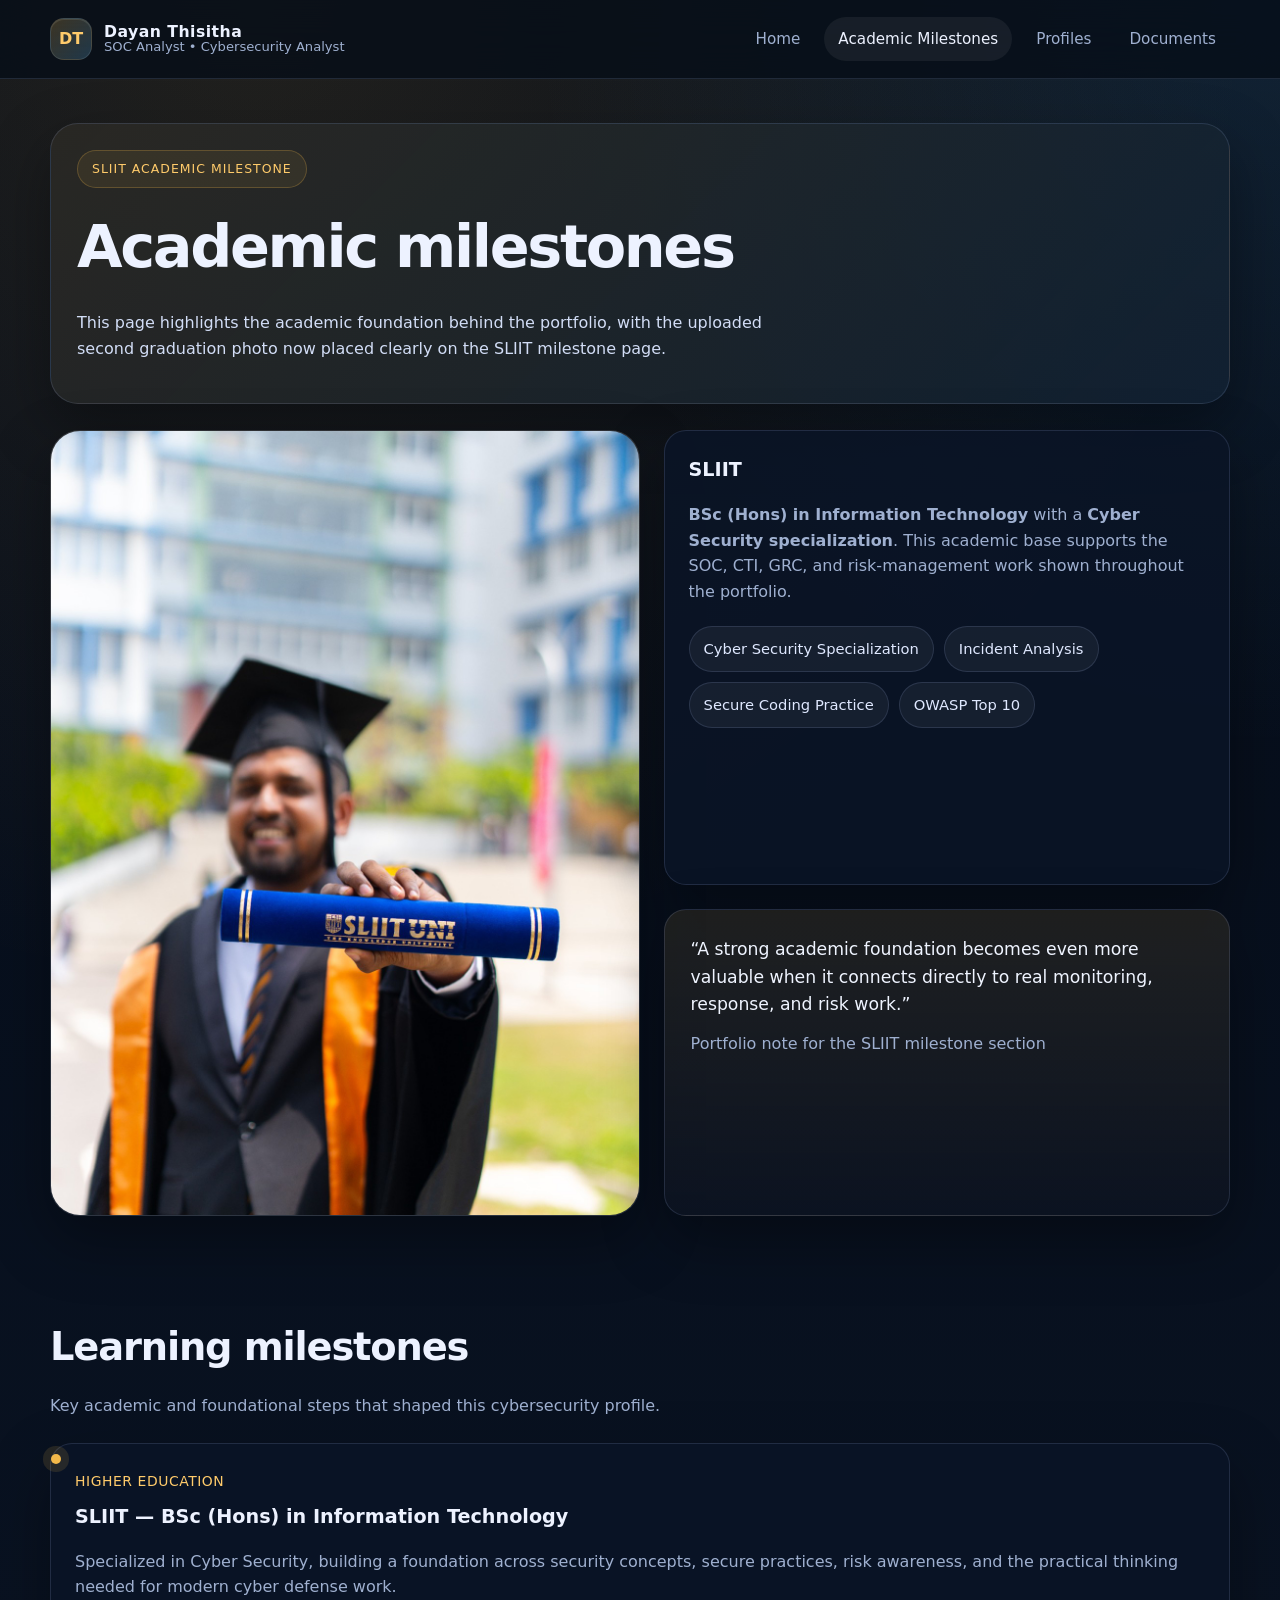
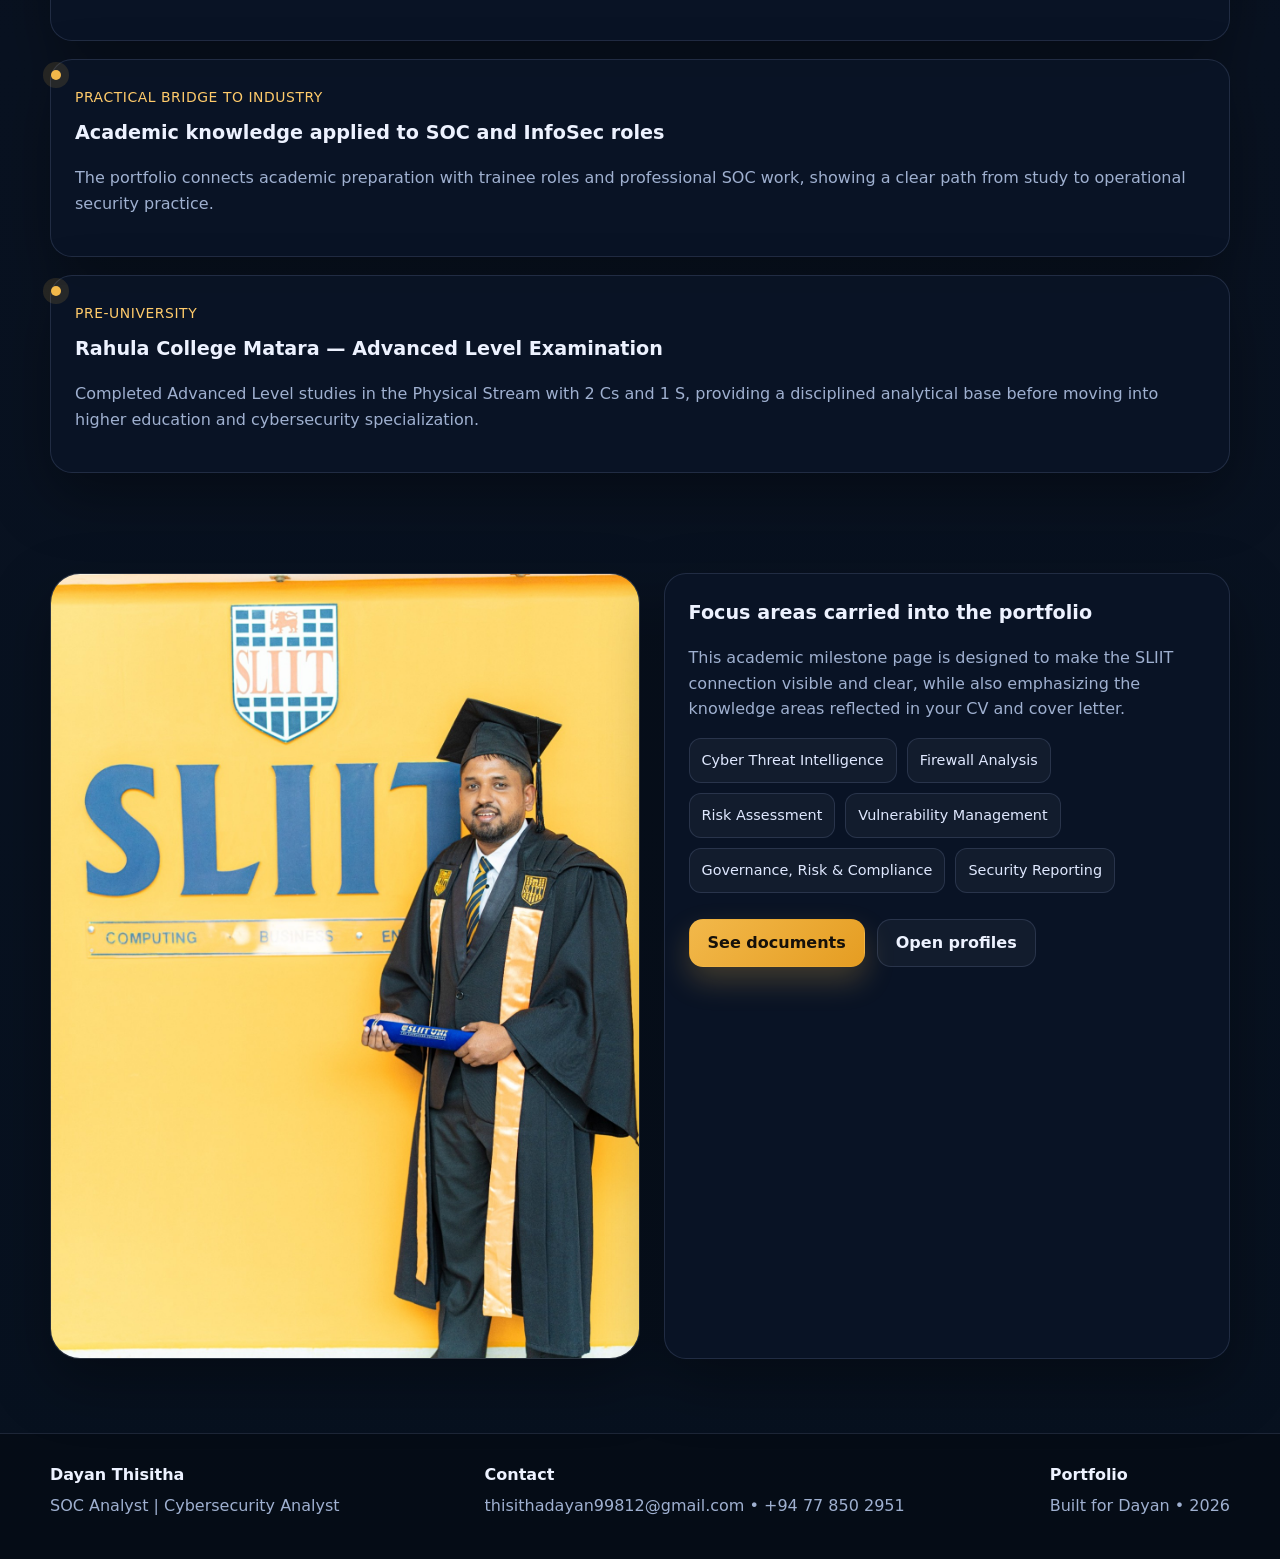
==== academic-milestones.html @ 26781df1 "Add files via upload" ====
<!DOCTYPE html>
<html lang="en">
<head>
  <meta charset="UTF-8">
  <meta name="viewport" content="width=device-width, initial-scale=1.0">
  <title>Academic Milestones | Dayan Thisitha</title>
  <meta name="description" content="Academic milestones of Dayan Thisitha.">
  <link rel="stylesheet" href="style.css">
</head>
<body>
  
<header class="site-header">
  <div class="navbar">
    <a class="brand" href="index.html" aria-label="Dayan Thisitha home page">
      <div class="brand-mark">DT</div>
      <div class="brand-copy">
        <strong>Dayan Thisitha</strong>
        <span>SOC Analyst • Cybersecurity Analyst</span>
      </div>
    </a>
    <button class="nav-toggle" type="button" aria-label="Toggle navigation">☰</button>
    <nav class="nav-links" aria-label="Primary navigation">
          <a class="" href="index.html">Home</a>
          <a class="active" href="academic-milestones.html">Academic Milestones</a>
          <a class="" href="profiles.html">Profiles</a>
          <a class="" href="documents.html">Documents</a>
    </nav>
  </div>
</header>


  <main>
    <section class="page-banner">
      <div class="container banner-card" data-reveal>
        <span class="eyebrow">SLIIT academic milestone</span>
        <h1>Academic milestones</h1>
        <p>This page highlights the academic foundation behind the portfolio, with the uploaded second graduation photo now placed clearly on the SLIIT milestone page.</p>
      </div>
    </section>

    <section class="section">
      <div class="container gallery">
        <div class="image-frame" data-reveal>
          <img src="assets/images/academic-focus.jpg" alt="Dayan Thisitha presenting a SLIIT diploma during graduation.">
        </div>
        <div class="grid" style="gap:24px;">
          <article class="callout" data-reveal>
            <h3>SLIIT</h3>
            <p><strong>BSc (Hons) in Information Technology</strong> with a <strong>Cyber Security specialization</strong>. This academic base supports the SOC, CTI, GRC, and risk-management work shown throughout the portfolio.</p>
            <div class="tag-list">
              <span class="tag">Cyber Security Specialization</span>
              <span class="tag">Incident Analysis</span>
              <span class="tag">Secure Coding Practice</span>
              <span class="tag">OWASP Top 10</span>
            </div>
          </article>
          <article class="quote-card" data-reveal>
            <p>“A strong academic foundation becomes even more valuable when it connects directly to real monitoring, response, and risk work.”</p>
            <span>Portfolio note for the SLIIT milestone section</span>
          </article>
        </div>
      </div>
    </section>

    <section class="section">
      <div class="container">
        <div class="section-intro" data-reveal>
          <h2>Learning milestones</h2>
          <p>Key academic and foundational steps that shaped this cybersecurity profile.</p>
        </div>
        <div class="timeline">
          <article class="timeline-item" data-reveal>
            <span class="meta">Higher education</span>
            <h3>SLIIT — BSc (Hons) in Information Technology</h3>
            <p>Specialized in Cyber Security, building a foundation across security concepts, secure practices, risk awareness, and the practical thinking needed for modern cyber defense work.</p>
          </article>
          <article class="timeline-item" data-reveal>
            <span class="meta">Practical bridge to industry</span>
            <h3>Academic knowledge applied to SOC and InfoSec roles</h3>
            <p>The portfolio connects academic preparation with trainee roles and professional SOC work, showing a clear path from study to operational security practice.</p>
          </article>
          <article class="timeline-item" data-reveal>
            <span class="meta">Pre-university</span>
            <h3>Rahula College Matara — Advanced Level Examination</h3>
            <p>Completed Advanced Level studies in the Physical Stream with 2 Cs and 1 S, providing a disciplined analytical base before moving into higher education and cybersecurity specialization.</p>
          </article>
        </div>
      </div>
    </section>

    <section class="section">
      <div class="container split-layout">
        <div class="image-frame secondary" data-reveal>
          <img src="assets/images/sliit-wall.jpg" alt="Dayan Thisitha in graduation attire standing beside the SLIIT wall sign.">
        </div>
        <article class="callout" data-reveal>
          <h3>Focus areas carried into the portfolio</h3>
          <p>This academic milestone page is designed to make the SLIIT connection visible and clear, while also emphasizing the knowledge areas reflected in your CV and cover letter.</p>
          <div class="skill-group">
            <span class="skill-chip">Cyber Threat Intelligence</span>
            <span class="skill-chip">Firewall Analysis</span>
            <span class="skill-chip">Risk Assessment</span>
            <span class="skill-chip">Vulnerability Management</span>
            <span class="skill-chip">Governance, Risk & Compliance</span>
            <span class="skill-chip">Security Reporting</span>
          </div>
          <div class="inline-actions">
            <a class="button" href="documents.html">See documents</a>
            <a class="button-secondary" href="profiles.html">Open profiles</a>
          </div>
        </article>
      </div>
    </section>
  </main>

  
<footer class="footer">
  <div class="container footer-grid">
    <div>
      <strong>Dayan Thisitha</strong>
      <span>SOC Analyst | Cybersecurity Analyst</span>
    </div>
    <div>
      <strong>Contact</strong>
      <span><a href="mailto:thisithadayan99812@gmail.com">thisithadayan99812@gmail.com</a> • <a href="tel:+94778502951">+94 77 850 2951</a></span>
    </div>
    <div>
      <strong>Portfolio</strong>
      <span>Built for Dayan • <span data-year></span></span>
    </div>
  </div>
</footer>

  <script src="script.js"></script>
</body>
</html>
---- style.css ----
:root {
  --bg: #07111f;
  --bg-soft: #0b1730;
  --panel: rgba(10, 20, 38, 0.9);
  --panel-strong: #0d1b34;
  --text: #edf2ff;
  --muted: #9fb0d0;
  --line: rgba(173, 196, 255, 0.14);
  --gold: #f2b84a;
  --gold-strong: #ffcb6b;
  --accent: #6cc7ff;
  --shadow: 0 24px 60px rgba(0, 0, 0, 0.34);
  --radius: 22px;
  --radius-sm: 16px;
  --width: min(1180px, calc(100vw - 32px));
}

* { box-sizing: border-box; }
html { scroll-behavior: smooth; }
body {
  margin: 0;
  font-family: Inter, ui-sans-serif, system-ui, -apple-system, BlinkMacSystemFont, "Segoe UI", sans-serif;
  background:
    radial-gradient(circle at top right, rgba(108, 199, 255, 0.12), transparent 22%),
    radial-gradient(circle at 20% 0%, rgba(242, 184, 74, 0.12), transparent 30%),
    linear-gradient(180deg, #050c18 0%, #091221 52%, #07111f 100%);
  color: var(--text);
  line-height: 1.6;
}
body::before {
  content: "";
  position: fixed;
  inset: 0;
  background-image:
    linear-gradient(rgba(255,255,255,0.03) 1px, transparent 1px),
    linear-gradient(90deg, rgba(255,255,255,0.03) 1px, transparent 1px);
  background-size: 42px 42px;
  opacity: 0.22;
  pointer-events: none;
  mask-image: linear-gradient(to bottom, rgba(0,0,0,0.5), transparent 85%);
}

a { color: inherit; text-decoration: none; }
img { max-width: 100%; display: block; }
button { font: inherit; }

.container {
  width: var(--width);
  margin: 0 auto;
}

.site-header {
  position: sticky;
  top: 0;
  z-index: 30;
  backdrop-filter: blur(18px);
  background: rgba(6, 13, 24, 0.78);
  border-bottom: 1px solid var(--line);
}

.navbar {
  width: var(--width);
  margin: 0 auto;
  min-height: 78px;
  display: flex;
  align-items: center;
  justify-content: space-between;
  gap: 18px;
}

.brand {
  display: flex;
  align-items: center;
  gap: 12px;
  min-width: 0;
}

.brand-mark {
  width: 42px;
  height: 42px;
  display: grid;
  place-items: center;
  border-radius: 14px;
  background: linear-gradient(135deg, rgba(242, 184, 74, 0.22), rgba(108, 199, 255, 0.22));
  border: 1px solid rgba(255,255,255,0.10);
  box-shadow: inset 0 1px 0 rgba(255,255,255,0.1);
  font-weight: 800;
  color: var(--gold-strong);
}

.brand-copy {
  display: flex;
  flex-direction: column;
  line-height: 1.1;
}
.brand-copy strong { font-size: 0.98rem; letter-spacing: 0.03em; }
.brand-copy span { color: var(--muted); font-size: 0.82rem; }

.nav-toggle {
  display: none;
  width: 46px;
  height: 46px;
  border-radius: 14px;
  background: rgba(255,255,255,0.04);
  border: 1px solid var(--line);
  color: var(--text);
}

.nav-links {
  display: flex;
  align-items: center;
  gap: 10px;
  flex-wrap: wrap;
}

.nav-links a {
  color: var(--muted);
  padding: 10px 14px;
  border-radius: 999px;
  transition: 0.22s ease;
  font-size: 0.95rem;
}

.nav-links a:hover,
.nav-links a.active {
  color: var(--text);
  background: rgba(255,255,255,0.06);
}

.page-hero {
  padding: 56px 0 18px;
}

.hero-grid {
  display: grid;
  grid-template-columns: 1.18fr 0.92fr;
  gap: 34px;
  align-items: center;
}

.eyebrow {
  display: inline-flex;
  align-items: center;
  gap: 10px;
  padding: 8px 14px;
  border-radius: 999px;
  border: 1px solid rgba(242, 184, 74, 0.24);
  background: rgba(242, 184, 74, 0.08);
  color: var(--gold-strong);
  letter-spacing: 0.08em;
  text-transform: uppercase;
  font-size: 0.78rem;
}

.hero-copy h1,
.page-title {
  margin: 18px 0 14px;
  line-height: 1.02;
  font-size: clamp(2.4rem, 6vw, 4.8rem);
  letter-spacing: -0.04em;
}

.lead {
  max-width: 68ch;
  color: #d6def3;
  font-size: 1.05rem;
}

.highlight {
  color: var(--gold-strong);
}

.hero-badges,
.tag-list {
  display: flex;
  flex-wrap: wrap;
  gap: 10px;
  margin: 22px 0 0;
}

.tag,
.badge-pill {
  padding: 10px 14px;
  border-radius: 999px;
  background: rgba(255,255,255,0.05);
  border: 1px solid var(--line);
  color: #dfe8ff;
  font-size: 0.92rem;
}

.hero-actions,
.inline-actions {
  display: flex;
  flex-wrap: wrap;
  gap: 12px;
  margin-top: 26px;
}

.button,
.button-secondary {
  display: inline-flex;
  align-items: center;
  justify-content: center;
  gap: 10px;
  min-height: 48px;
  padding: 0 18px;
  border-radius: 14px;
  border: 1px solid transparent;
  font-weight: 700;
  transition: 0.22s ease;
}

.button {
  background: linear-gradient(135deg, var(--gold), #e59d22);
  color: #16110a;
  box-shadow: 0 14px 30px rgba(242, 184, 74, 0.24);
}
.button:hover { transform: translateY(-2px); }

.button-secondary {
  border-color: var(--line);
  background: rgba(255,255,255,0.04);
  color: var(--text);
}
.button-secondary:hover {
  background: rgba(255,255,255,0.08);
  transform: translateY(-2px);
}

.hero-visual {
  position: relative;
}

.image-frame {
  position: relative;
  overflow: hidden;
  border-radius: 30px;
  border: 1px solid rgba(255,255,255,0.10);
  box-shadow: var(--shadow);
  background: linear-gradient(180deg, rgba(255,255,255,0.06), rgba(255,255,255,0.02));
}

.image-frame img {
  width: 100%;
  height: 100%;
  object-fit: cover;
}

.image-frame.hero-photo {
  min-height: 620px;
}

.floating-card,
.metric-card,
.notice-card {
  background: rgba(8, 17, 31, 0.88);
  border: 1px solid rgba(255,255,255,0.08);
  border-radius: 20px;
  box-shadow: var(--shadow);
}

.floating-card {
  position: absolute;
  left: -18px;
  bottom: 22px;
  padding: 18px 18px 16px;
  max-width: 260px;
}

.floating-card strong {
  display: block;
  font-size: 1.02rem;
  margin-bottom: 6px;
}
.floating-card span,
.muted,
.card-copy p,
.timeline p,
.profile-card p,
.doc-card p,
.callout p {
  color: var(--muted);
}

.section {
  padding: 26px 0 74px;
}

.section-intro {
  margin-bottom: 24px;
}
.section-intro h2 {
  margin: 0 0 10px;
  font-size: clamp(1.7rem, 3vw, 2.5rem);
  letter-spacing: -0.03em;
}
.section-intro p { color: var(--muted); max-width: 66ch; }

.grid {
  display: grid;
  gap: 22px;
}
.grid.two { grid-template-columns: repeat(2, minmax(0, 1fr)); }
.grid.three { grid-template-columns: repeat(3, minmax(0, 1fr)); }

.card,
.timeline-item,
.profile-card,
.doc-card,
.callout,
.feature-card,
.quote-card {
  background: var(--panel);
  border: 1px solid var(--line);
  border-radius: var(--radius);
  padding: 24px;
  box-shadow: var(--shadow);
}

.card h3,
.timeline-item h3,
.profile-card h3,
.doc-card h3,
.feature-card h3,
.callout h3 {
  margin-top: 0;
  margin-bottom: 8px;
  font-size: 1.2rem;
}

.kpi-row {
  display: grid;
  grid-template-columns: repeat(3, minmax(0, 1fr));
  gap: 16px;
  margin-top: 26px;
}

.kpi {
  padding: 18px;
  border-radius: 18px;
  border: 1px solid var(--line);
  background: rgba(255,255,255,0.03);
}
.kpi strong {
  display: block;
  font-size: 1.04rem;
  margin-bottom: 5px;
}
.kpi span { color: var(--muted); font-size: 0.92rem; }

.timeline {
  position: relative;
  display: grid;
  gap: 18px;
}

.timeline-item {
  position: relative;
  padding-left: 24px;
}
.timeline-item::before {
  content: "";
  position: absolute;
  left: 0;
  top: 10px;
  width: 10px;
  height: 10px;
  border-radius: 999px;
  background: var(--gold);
  box-shadow: 0 0 0 8px rgba(242, 184, 74, 0.12);
}

.meta {
  display: inline-block;
  margin-bottom: 10px;
  color: var(--gold-strong);
  font-size: 0.87rem;
  letter-spacing: 0.04em;
  text-transform: uppercase;
}

.skill-group {
  display: flex;
  flex-wrap: wrap;
  gap: 10px;
  margin-top: 14px;
}

.skill-chip {
  padding: 10px 12px;
  border-radius: 12px;
  background: rgba(255,255,255,0.04);
  border: 1px solid var(--line);
  color: #dfe8ff;
  font-size: 0.9rem;
}

.feature-card {
  display: flex;
  flex-direction: column;
  gap: 14px;
  min-height: 100%;
}

.feature-icon {
  width: 48px;
  height: 48px;
  border-radius: 14px;
  display: grid;
  place-items: center;
  background: linear-gradient(135deg, rgba(242, 184, 74, 0.18), rgba(108, 199, 255, 0.16));
  color: var(--gold-strong);
  font-weight: 800;
}

.split-layout {
  display: grid;
  grid-template-columns: 1.02fr 0.98fr;
  gap: 24px;
  align-items: start;
}

.callout {
  height: 100%;
}

.gallery {
  display: grid;
  grid-template-columns: 1.02fr 0.98fr;
  gap: 24px;
  align-items: stretch;
}

.gallery .image-frame {
  min-height: 560px;
}
.gallery .image-frame.secondary {
  min-height: 420px;
}

.quote-card {
  padding: 26px;
  background: linear-gradient(180deg, rgba(242, 184, 74, 0.10), rgba(12, 19, 33, 0.92));
}
.quote-card p {
  font-size: 1.08rem;
  color: #eff4ff;
  margin: 0;
}
.quote-card span {
  display: block;
  margin-top: 12px;
  color: var(--muted);
}

.profile-grid,
.doc-grid {
  display: grid;
  grid-template-columns: repeat(2, minmax(0, 1fr));
  gap: 22px;
}

.profile-card,
.doc-card {
  display: flex;
  flex-direction: column;
  gap: 14px;
  min-height: 100%;
}

.profile-card .profile-top,
.doc-top {
  display: flex;
  align-items: center;
  gap: 14px;
}

.profile-badge {
  width: 52px;
  height: 52px;
  border-radius: 16px;
  display: grid;
  place-items: center;
  background: rgba(255,255,255,0.06);
  border: 1px solid var(--line);
  font-weight: 800;
  color: var(--gold-strong);
}

.profile-link {
  color: #d8e5ff;
  word-break: break-word;
  font-size: 0.92rem;
}

.doc-preview {
  overflow: hidden;
  border-radius: 18px;
  border: 1px solid var(--line);
}

.doc-preview img {
  width: 100%;
  aspect-ratio: 4 / 3.2;
  object-fit: cover;
  background: #fff;
}

.page-banner {
  padding-top: 44px;
}

.banner-card {
  padding: 26px;
  border-radius: 28px;
  border: 1px solid var(--line);
  background:
    linear-gradient(135deg, rgba(242,184,74,0.13), rgba(108,199,255,0.08)),
    rgba(8, 17, 31, 0.8);
  box-shadow: var(--shadow);
}

.banner-card h1 {
  margin: 12px 0 8px;
  font-size: clamp(2rem, 4.6vw, 3.7rem);
  letter-spacing: -0.04em;
}
.banner-card p { color: #d2ddf6; max-width: 70ch; }

.footer {
  padding: 28px 0 40px;
  border-top: 1px solid var(--line);
  background: rgba(3, 7, 13, 0.48);
}
.footer-grid {
  display: flex;
  justify-content: space-between;
  gap: 18px;
  flex-wrap: wrap;
  color: var(--muted);
}
.footer-grid strong { color: var(--text); display: block; margin-bottom: 6px; }

.reveal {
  opacity: 0;
  transform: translateY(24px);
  transition: opacity 0.6s ease, transform 0.6s ease;
}
.reveal.visible {
  opacity: 1;
  transform: translateY(0);
}

.small-note {
  color: var(--muted);
  font-size: 0.92rem;
}

@media (max-width: 980px) {
  .hero-grid,
  .split-layout,
  .gallery,
  .grid.two,
  .grid.three,
  .profile-grid,
  .doc-grid,
  .kpi-row {
    grid-template-columns: 1fr;
  }

  .hero-copy h1,
  .page-title {
    font-size: clamp(2.2rem, 10vw, 4rem);
  }

  .image-frame.hero-photo {
    min-height: 420px;
  }

  .gallery .image-frame,
  .gallery .image-frame.secondary {
    min-height: 360px;
  }

  .floating-card {
    position: static;
    margin-top: 18px;
    max-width: none;
  }
}

@media (max-width: 760px) {
  .navbar {
    padding: 12px 0;
    align-items: flex-start;
  }

  .nav-toggle { display: inline-grid; place-items: center; }
  .nav-links {
    display: none;
    width: 100%;
    padding-bottom: 8px;
  }
  .nav-links.open {
    display: flex;
    flex-direction: column;
    align-items: stretch;
  }
  .nav-links a {
    width: 100%;
    padding: 12px 14px;
    border-radius: 14px;
  }

  .brand { flex: 1; }

  .page-hero { padding-top: 28px; }
  .section { padding-bottom: 54px; }
}
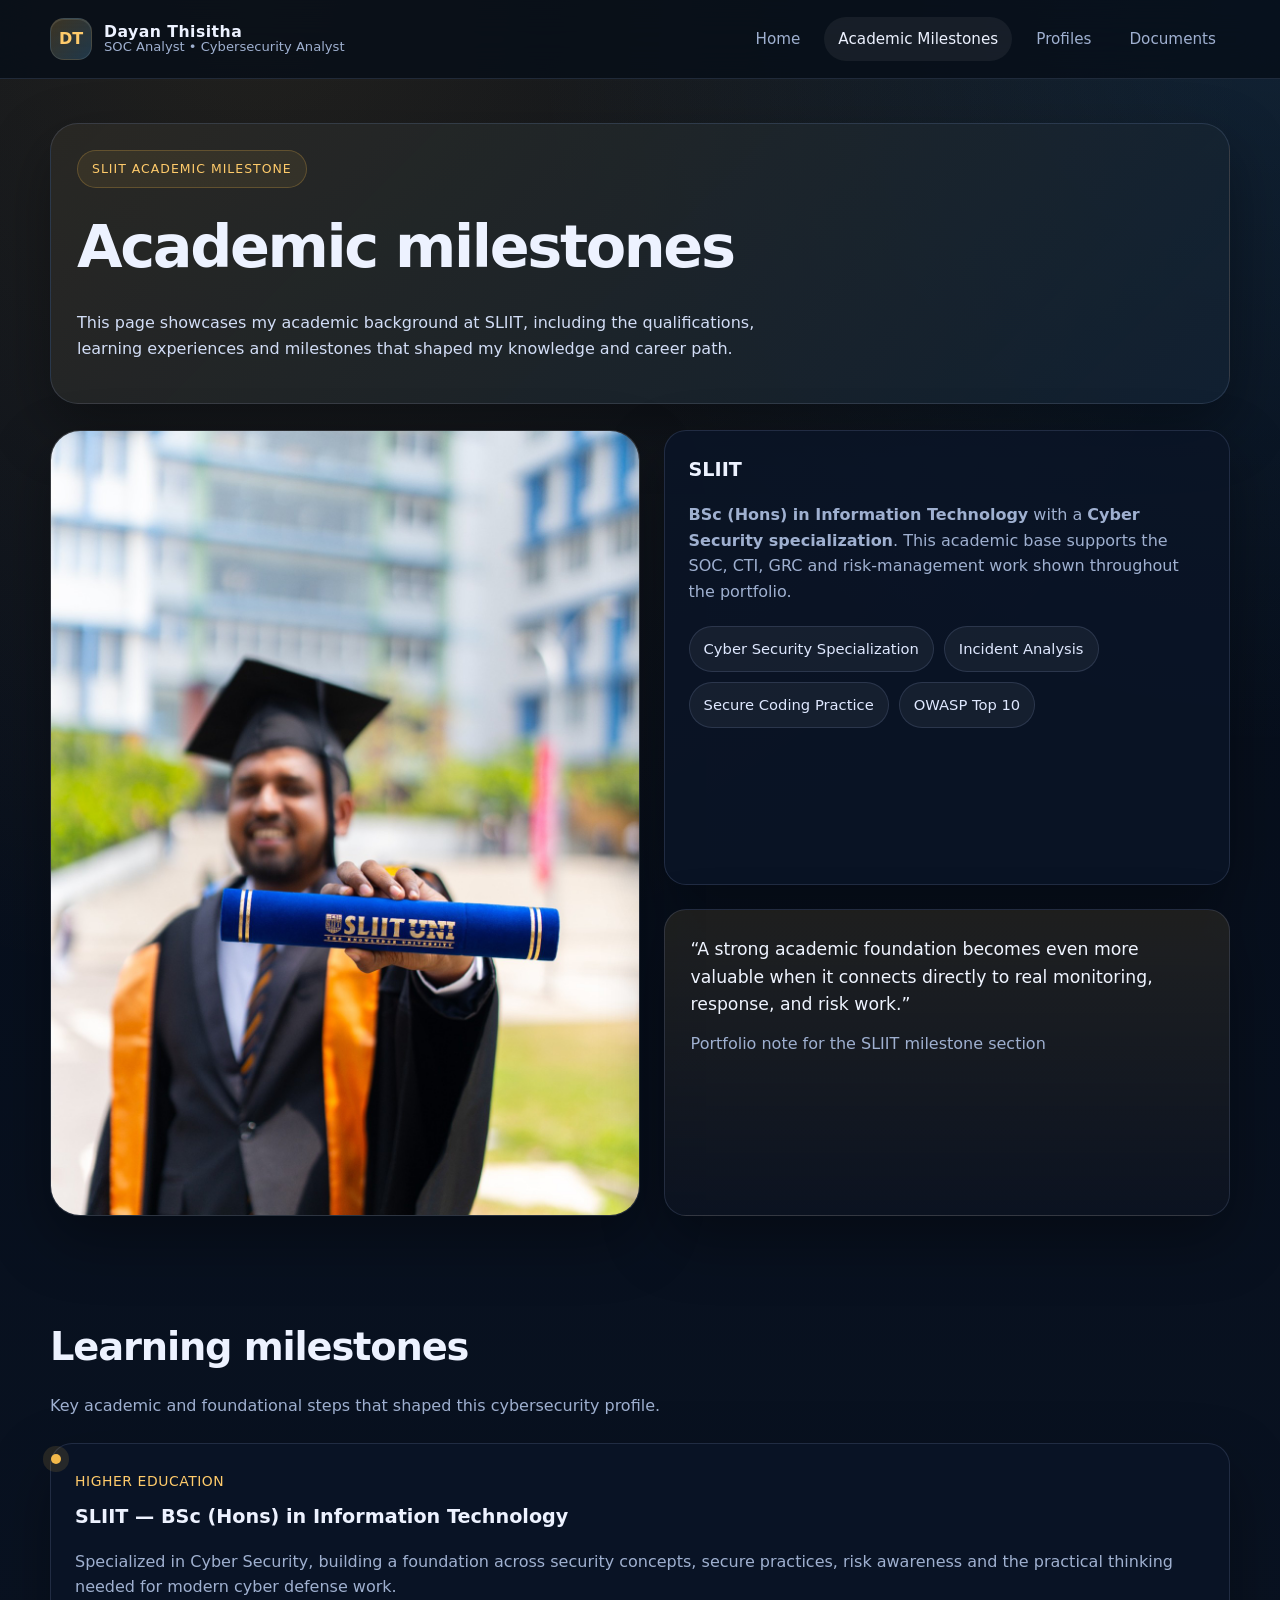
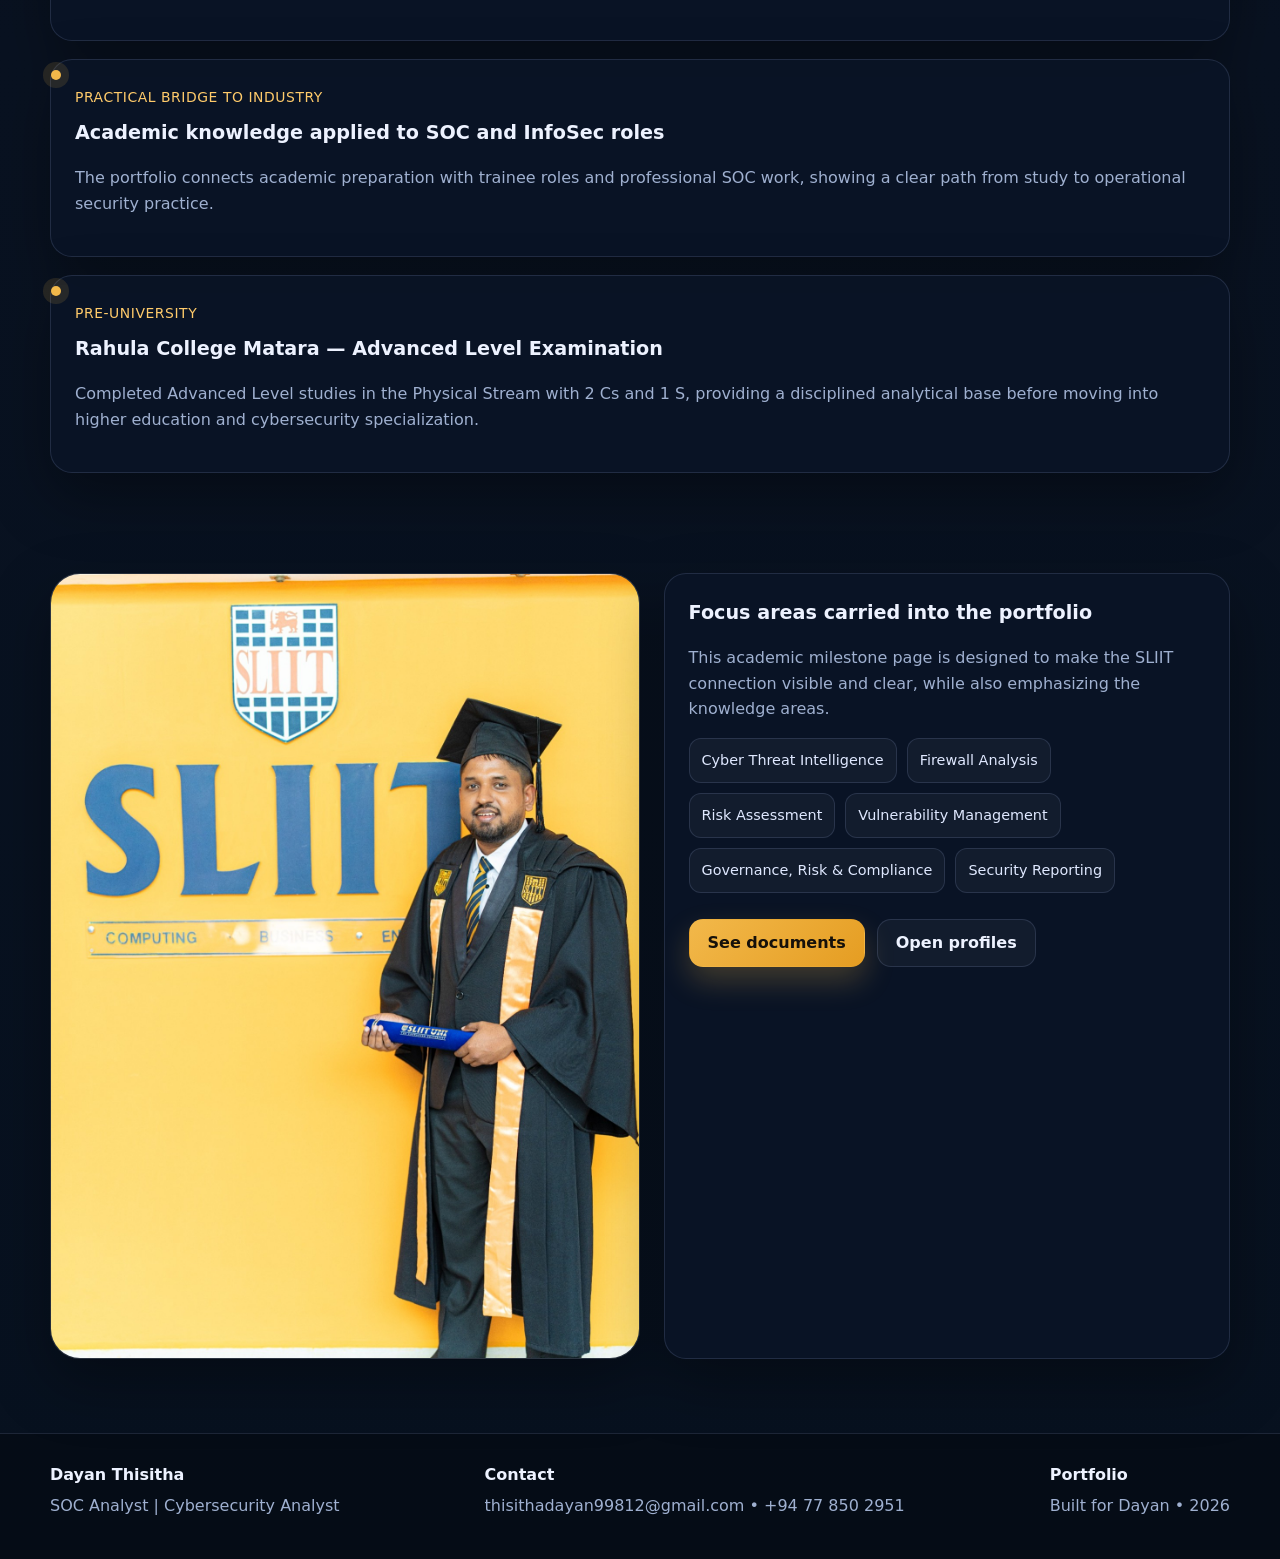
==== commit 78e00952: "Update academic-milestones.html" ====
--- a/academic-milestones.html
+++ b/academic-milestones.html
@@ -34,7 +34,7 @@
       <div class="container banner-card" data-reveal>
         <span class="eyebrow">SLIIT academic milestone</span>
         <h1>Academic milestones</h1>
-        <p>This page highlights the academic foundation behind the portfolio, with the uploaded second graduation photo now placed clearly on the SLIIT milestone page.</p>
+        <p>This page showcases my academic background at SLIIT, including the qualifications, learning experiences and milestones that shaped my knowledge and career path.</p>
       </div>
     </section>
 
@@ -46,7 +46,7 @@
         <div class="grid" style="gap:24px;">
           <article class="callout" data-reveal>
             <h3>SLIIT</h3>
-            <p><strong>BSc (Hons) in Information Technology</strong> with a <strong>Cyber Security specialization</strong>. This academic base supports the SOC, CTI, GRC, and risk-management work shown throughout the portfolio.</p>
+            <p><strong>BSc (Hons) in Information Technology</strong> with a <strong>Cyber Security specialization</strong>. This academic base supports the SOC, CTI, GRC and risk-management work shown throughout the portfolio.</p>
             <div class="tag-list">
               <span class="tag">Cyber Security Specialization</span>
               <span class="tag">Incident Analysis</span>
@@ -72,7 +72,7 @@
           <article class="timeline-item" data-reveal>
             <span class="meta">Higher education</span>
             <h3>SLIIT — BSc (Hons) in Information Technology</h3>
-            <p>Specialized in Cyber Security, building a foundation across security concepts, secure practices, risk awareness, and the practical thinking needed for modern cyber defense work.</p>
+            <p>Specialized in Cyber Security, building a foundation across security concepts, secure practices, risk awareness and the practical thinking needed for modern cyber defense work.</p>
           </article>
           <article class="timeline-item" data-reveal>
             <span class="meta">Practical bridge to industry</span>
@@ -95,7 +95,7 @@
         </div>
         <article class="callout" data-reveal>
           <h3>Focus areas carried into the portfolio</h3>
-          <p>This academic milestone page is designed to make the SLIIT connection visible and clear, while also emphasizing the knowledge areas reflected in your CV and cover letter.</p>
+          <p>This academic milestone page is designed to make the SLIIT connection visible and clear, while also emphasizing the knowledge areas.</p>
           <div class="skill-group">
             <span class="skill-chip">Cyber Threat Intelligence</span>
             <span class="skill-chip">Firewall Analysis</span>
